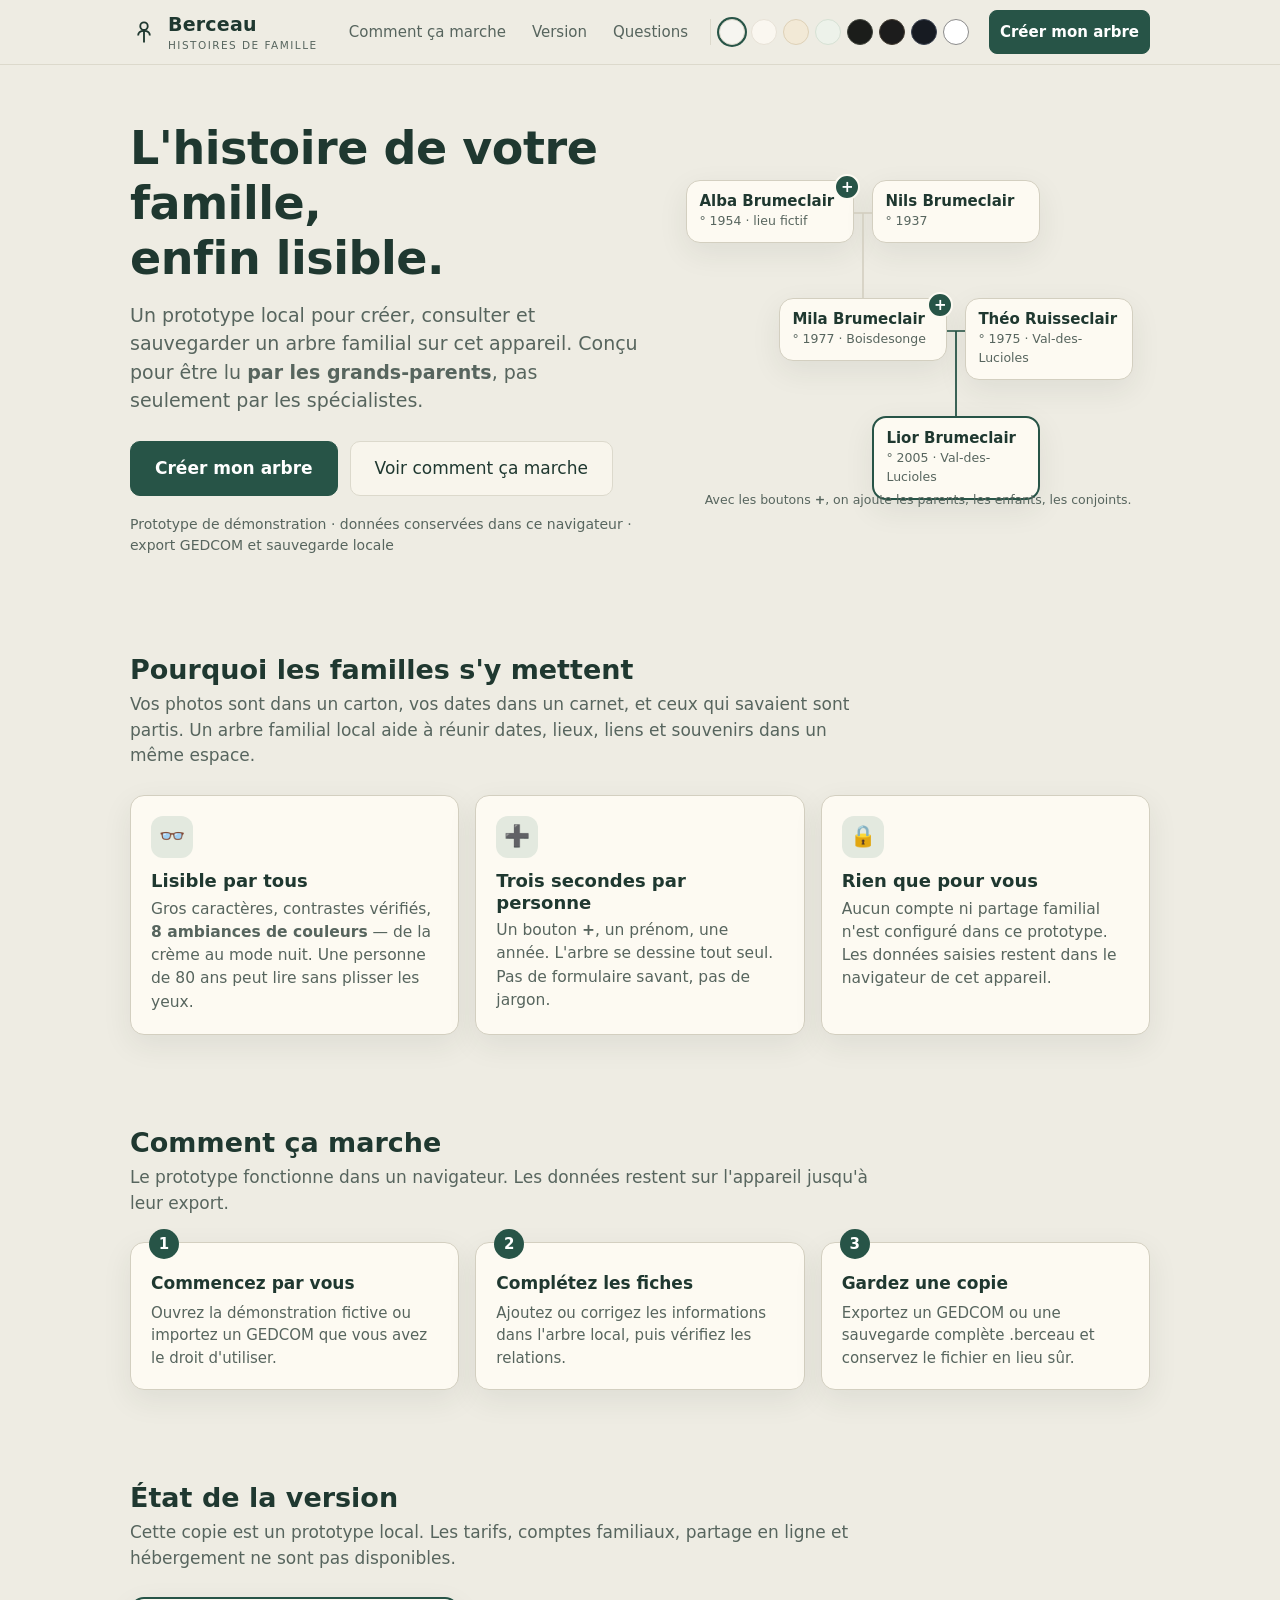
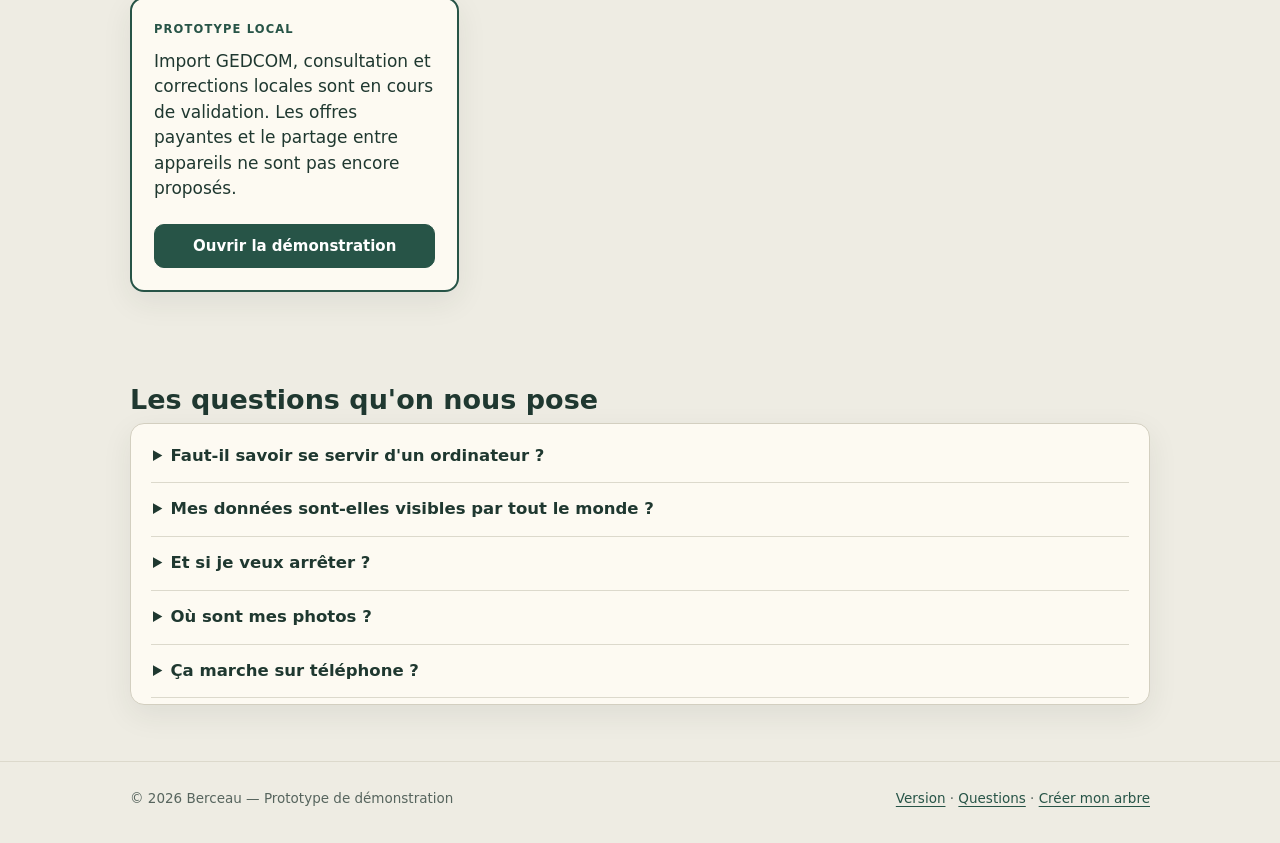
==== landing/index.html @ a892b206 "Ajouter la copie commerciale Berceau et les corrections Grok" ====
<!DOCTYPE html>
<html lang="fr">
<head>
<meta charset="utf-8">
<meta name="viewport" content="width=device-width,initial-scale=1">
<title>Berceau — l'histoire de votre famille, enfin lisible</title>
<meta name="description" content="Un site privé pour votre famille : l'arbre généalogique, les dates, les lieux, les histoires. Pensé pour être lu par les grands-parents.">
<!-- Le thème est posé avant l'affichage, sinon on voit un flash. -->
<script>
try {
  var t = localStorage.getItem('berceau-theme');
  if (t && t !== 'papier') document.documentElement.setAttribute('data-theme', t);
} catch (e) {}
</script>
<link rel="stylesheet" href="../design/tokens.css">
<style>
  /* --- Mise en page de la présentation (rien de générique ici) ---------- */
  .bande { max-width: 1060px; margin: 0 auto; padding: 0 20px; }
  .entete {
    position: sticky; top: 0; z-index: 20;
    background: color-mix(in srgb, var(--papier) 92%, transparent);
    backdrop-filter: blur(8px);
    border-bottom: 1px solid var(--ligne);
  }
  .entete .bande { display: flex; align-items: center; gap: 14px; min-height: 64px; }
  .marque { display: flex; align-items: center; gap: 10px; font-weight: 700; font-size: 19px; letter-spacing: .2px; }
  .marque svg { width: 28px; height: 28px; }
  .marque small { display: block; font-size: 10.5px; font-weight: 500; color: var(--muted); letter-spacing: .14em; text-transform: uppercase; }
  .nav { margin-left: auto; display: flex; align-items: center; gap: 6px; flex-wrap: wrap; }
  .nav a { color: var(--muted); text-decoration: none; padding: 8px 10px; border-radius: 8px; font-size: 15px; }
  .nav a:hover { color: var(--ink); background: var(--vert-clair); }
  /* Le bouton du bandeau héritait du gris du menu (illisible sur le vert) :
     on lui rend son texte blanc. */
  .nav a.btn { color: #fff; }

  /* Les 8 pastilles de thème : une démonstration, pas un gadget. */
  .themes { display: flex; gap: 6px; padding: 0 8px; border-left: 1px solid var(--ligne); margin-left: 6px; }
  .themes button {
    width: 26px; height: 26px; min-height: 26px; padding: 0; border-radius: 50%;
    border: 1px solid var(--ligne); cursor: pointer; background: var(--papier);
  }
  .themes button[aria-pressed='true'] { box-shadow: 0 0 0 2px var(--vert); }

  header.entete .btn { margin-left: 6px; }

  /* --- Héros ------------------------------------------------------------ */
  .heros { padding: 56px 0 40px; display: grid; grid-template-columns: 1.05fr .95fr; gap: 44px; align-items: center; }
  .heros h1 { font-size: clamp(30px, 4.4vw, 46px); letter-spacing: -.01em; margin-bottom: 14px; }
  .heros .sous { font-size: 19px; color: var(--muted); max-width: 34em; }
  .heros .actions { display: flex; gap: 12px; flex-wrap: wrap; margin-top: 26px; }
  .heros .preuve { margin-top: 18px; font-size: 14px; color: var(--muted); }

  /* --- Maquette de l'arbre (dessinée, pas une capture) ------------------ */
  .maquette { position: relative; }
  .maquette .carte { position: absolute; width: 168px; padding: 11px 12px; }
  .maquette .carte b { display: block; font-size: 15px; line-height: 1.25; }
  .maquette .carte span { display: block; font-size: 12.5px; color: var(--muted); margin-top: 2px; }
  .maquette .badge {
    position: absolute; right: -7px; top: -7px; width: 26px; height: 26px; border-radius: 50%;
    background: var(--vert); color: #fff; display: grid; place-items: center;
    font-size: 15px; font-weight: 700; border: 2px solid var(--carte);
  }
  .maquette .scene { position: relative; height: 330px; }
  .maquette .legende {
    position: absolute; left: 0; right: 0; bottom: 0; text-align: center;
    font-size: 12.5px; color: var(--muted);
  }

  /* --- Sections --------------------------------------------------------- */
  section { padding: 46px 0; }
  section h2 { font-size: 27px; margin-bottom: 6px; }
  section .intro { color: var(--muted); max-width: 44em; margin-bottom: 26px; }
  .grille-3 { display: grid; grid-template-columns: repeat(3, 1fr); gap: 16px; }
  .atout { padding: 20px; }
  .atout .icone {
    width: 42px; height: 42px; border-radius: 12px; background: var(--vert-clair);
    display: grid; place-items: center; font-size: 21px; margin-bottom: 12px;
  }
  .atout h3 { font-size: 18px; margin-bottom: 6px; }
  .atout p { margin: 0; font-size: 15.5px; color: var(--muted); }

  .etapes { counter-reset: e; display: grid; grid-template-columns: repeat(3, 1fr); gap: 16px; }
  .etape { padding: 20px; position: relative; }
  .etape:before {
    counter-increment: e; content: counter(e);
    position: absolute; top: -14px; left: 18px; width: 30px; height: 30px; border-radius: 50%;
    background: var(--vert); color: #fff; display: grid; place-items: center; font-weight: 700; font-size: 15px;
  }
  .etape h3 { margin-top: 10px; font-size: 17px; }
  .etape p { margin: 0; font-size: 15px; color: var(--muted); }

  /* --- Prix ------------------------------------------------------------- */
  .prix { display: grid; grid-template-columns: repeat(3, 1fr); gap: 16px; align-items: start; }
  .offre { padding: 22px; display: flex; flex-direction: column; gap: 10px; }
  .offre.mise { border-color: var(--vert); border-width: 2px; }
  .offre .etiquette {
    align-self: flex-start; font-size: 11.5px; letter-spacing: .1em; text-transform: uppercase;
    color: var(--vert); font-weight: 700;
  }
  .offre .montant { font-size: 32px; font-weight: 700; line-height: 1; }
  .offre .montant small { font-size: 15px; font-weight: 500; color: var(--muted); }
  .offre ul { margin: 4px 0 12px; padding-left: 20px; font-size: 15px; color: var(--muted); }
  .offre li { margin-bottom: 5px; }
  .offre .btn { margin-top: auto; }

  /* --- Questions -------------------------------------------------------- */
  details.question { border-bottom: 1px solid var(--ligne); padding: 14px 2px; }
  details.question summary { cursor: pointer; font-weight: 600; font-size: 16.5px; }
  details.question p { margin: 10px 0 0; color: var(--muted); font-size: 15.5px; }

  /* --- Pied ------------------------------------------------------------- */
  footer { border-top: 1px solid var(--ligne); padding: 26px 0 34px; margin-top: 10px; }
  footer .bande { display: flex; gap: 14px; flex-wrap: wrap; align-items: center; justify-content: space-between; font-size: 13.5px; color: var(--muted); }

  @media (max-width: 900px) {
    .heros { grid-template-columns: 1fr; gap: 26px; padding-top: 34px; }
    .maquette { display: none; }
    .grille-3, .etapes, .prix { grid-template-columns: 1fr; }
    .nav a { padding: 8px 6px; font-size: 14px; }
    .themes { display: none; }
  }
</style>
</head>
<body>

<header class="entete">
  <div class="bande">
    <div class="marque">
      <svg viewBox="0 0 24 24" fill="none" stroke="currentColor" stroke-width="1.6" aria-hidden="true">
        <path d="M12 21V11"/><circle cx="12" cy="7" r="3.2"/><path d="M12 11c-3 0-5 1.6-5 4M12 11c3 0 5 1.6 5 4"/>
      </svg>
      <div>Berceau<small>Histoires de famille</small></div>
    </div>
    <nav class="nav">
      <a href="#comment">Comment ça marche</a>
      <a href="#prix">Version</a>
      <a href="#questions">Questions</a>
      <div class="themes" id="themes" role="group" aria-label="Ambiance de couleurs"></div>
      <a class="btn btn-principal" href="../app/index.html">Créer mon arbre</a>
    </nav>
  </div>
</header>

<main>
  <!-- ===================== Héros ===================== -->
  <div class="bande">
    <div class="heros">
      <div>
        <h1>L'histoire de votre famille,<br>enfin lisible.</h1>
        <p class="sous">
          Un prototype local pour créer, consulter et sauvegarder un arbre familial sur cet appareil.
          Conçu pour être lu <strong>par les grands-parents</strong>, pas seulement par les spécialistes.
        </p>
        <div class="actions">
          <a class="btn btn-principal btn-grand" href="../app/index.html">Créer mon arbre</a>
          <a class="btn btn-grand" href="#comment">Voir comment ça marche</a>
        </div>
        <p class="preuve">Prototype de démonstration · données conservées dans ce navigateur · export GEDCOM et sauvegarde locale</p>
      </div>

      <!-- Petite maquette de l'arbre, dessinée à la main en CSS. -->
      <div class="maquette" aria-hidden="true">
        <div class="scene">
          <div class="carte" style="left:0;top:0">
            <b>Alba Brumeclair</b><span>° 1954 · lieu fictif</span>
            <div class="badge">+</div>
          </div>
          <div class="carte" style="left:186px;top:0">
            <b>Nils Brumeclair</b><span>° 1937</span>
          </div>
          <div class="carte" style="left:93px;top:118px">
            <b>Mila Brumeclair</b><span>° 1977 · Boisdesonge</span>
            <div class="badge">+</div>
          </div>
          <div class="carte" style="left:279px;top:118px">
            <b>Théo Ruisseclair</b><span>° 1975 · Val-des-Lucioles</span>
          </div>
          <div class="carte" style="left:186px;top:236px;border-width:2px;border-color:var(--vert)">
            <b>Lior Brumeclair</b><span>° 2005 · Val-des-Lucioles</span>
          </div>
          <svg style="position:absolute;inset:0;width:100%;height:100%;pointer-events:none" aria-hidden="true">
            <!-- les grands-parents : barre de couple, puis descente vers Thibaut -->
            <path d="M168,33 H186" stroke="var(--carte-bord)" stroke-width="1.6" fill="none"/>
            <path d="M177,33 V118" stroke="var(--carte-bord)" stroke-width="1.6" fill="none"/>
            <!-- les parents : barre de couple, puis descente vers Lior -->
            <path d="M261,151 H279" stroke="var(--vert)" stroke-width="1.6" fill="none"/>
            <path d="M270,151 V236" stroke="var(--vert)" stroke-width="1.8" fill="none"/>
          </svg>
        </div>
        <div class="legende">Avec les boutons <b>+</b>, on ajoute les parents, les enfants, les conjoints.</div>
      </div>
    </div>
  </div>

  <!-- ===================== Pourquoi ===================== -->
  <section>
    <div class="bande">
      <h2>Pourquoi les familles s'y mettent</h2>
      <p class="intro">Vos photos sont dans un carton, vos dates dans un carnet, et ceux qui savaient sont partis. Un arbre familial local aide à réunir dates, lieux, liens et souvenirs dans un même espace.</p>
      <div class="grille-3">
        <div class="carte atout">
          <div class="icone">👓</div>
          <h3>Lisible par tous</h3>
          <p>Gros caractères, contrastes vérifiés, <strong>8 ambiances de couleurs</strong> — de la crème au mode nuit. Une personne de 80 ans peut lire sans plisser les yeux.</p>
        </div>
        <div class="carte atout">
          <div class="icone">➕</div>
          <h3>Trois secondes par personne</h3>
          <p>Un bouton <strong>+</strong>, un prénom, une année. L'arbre se dessine tout seul. Pas de formulaire savant, pas de jargon.</p>
        </div>
        <div class="carte atout">
          <div class="icone">🔒</div>
          <h3>Rien que pour vous</h3>
          <p>Aucun compte ni partage familial n'est configuré dans ce prototype. Les données saisies restent dans le navigateur de cet appareil.</p>
        </div>
      </div>
    </div>
  </section>

  <!-- ===================== Étapes ===================== -->
  <section id="comment">
    <div class="bande">
      <h2>Comment ça marche</h2>
      <p class="intro">Le prototype fonctionne dans un navigateur. Les données restent sur l'appareil jusqu'à leur export.</p>
      <div class="etapes">
        <div class="carte etape">
          <h3>Commencez par vous</h3>
          <p>Ouvrez la démonstration fictive ou importez un GEDCOM que vous avez le droit d'utiliser.</p>
        </div>
        <div class="carte etape">
          <h3>Complétez les fiches</h3>
          <p>Ajoutez ou corrigez les informations dans l'arbre local, puis vérifiez les relations.</p>
        </div>
        <div class="carte etape">
          <h3>Gardez une copie</h3>
          <p>Exportez un GEDCOM ou une sauvegarde complète .berceau et conservez le fichier en lieu sûr.</p>
        </div>
      </div>
    </div>
  </section>

  <!-- ===================== Prix ===================== -->
  <section id="prix">
    <div class="bande">
      <h2>État de la version</h2>
      <p class="intro">Cette copie est un prototype local. Les tarifs, comptes familiaux, partage en ligne et hébergement ne sont pas disponibles.</p>
<div class="prix"><div class="carte offre mise"><span class="etiquette">Prototype local</span><p>Import GEDCOM, consultation et corrections locales sont en cours de validation. Les offres payantes et le partage entre appareils ne sont pas encore proposés.</p><a class="btn btn-principal" href="../app/index.html">Ouvrir la démonstration</a></div></div>
    </div>
  </section>

  <!-- ===================== Questions ===================== -->
  <section id="questions">
    <div class="bande">
      <h2>Les questions qu'on nous pose</h2>
      <div class="carte" style="padding:6px 20px">
        <details class="question"><summary>Faut-il savoir se servir d'un ordinateur ?</summary>
          <p>Non. Si vous savez lire et cliquer sur un bouton, c'est suffisant. Le site est écrit en gros, avec un seul bouton important par écran, et chaque action est annoncée en clair.</p>
        </details>
        <details class="question"><summary>Mes données sont-elles visibles par tout le monde ?</summary>
          <p>Les modifications sont conservées dans le navigateur de votre appareil. Elles ne sont pas synchronisées; exportez une sauvegarde pour les transférer.</p>
        </details>
        <details class="question"><summary>Et si je veux arrêter ?</summary>
          <p>Exportez vos données généalogiques en GEDCOM, que les autres logiciels de généalogie peuvent lire. Utilisez la sauvegarde .berceau pour inclure les photos.</p>
        </details>
        <details class="question"><summary>Où sont mes photos ?</summary>
          <p>Les photos optimisées sont conservées dans le navigateur. Une sauvegarde complète .berceau les inclut; le GEDCOM ne contient que les chemins de fichiers.</p>
        </details>
        <details class="question"><summary>Ça marche sur téléphone ?</summary>
          <p>Une interface mobile existe, mais elle reste à vérifier sur téléphone réel avant de confier des données familiales.</p>
        </details>
      </div>
    </div>
  </section>
</main>

<footer>
  <div class="bande">
    <div>© 2026 Berceau — Prototype de démonstration</div>
    <div><a href="#prix">Version</a> · <a href="#questions">Questions</a> · <a href="../app/index.html">Créer mon arbre</a></div>
  </div>
</footer>

<script>
/* Les 8 ambiances, pour montrer en vrai (et pas seulement en photo) que le site
   s'adapte aux yeux de chacun. On garde le choix d'une visite à l'autre. */
(function () {
  var THEMES = [
    ['papier', 'Papier', '#f6f5f0'], ['ivoire', 'Ivoire', '#faf7f0'],
    ['sepia', 'Sépia', '#f2e9d6'],   ['sauge', 'Sauge', '#edf2ea'],
    ['nuit', 'Nuit', '#1b1d1a'],     ['graphite', 'Graphite', '#1c1c1c'],
    ['ardoise', 'Ardoise', '#171b22'], ['contraste', 'Contraste', '#ffffff']
  ];
  var zone = document.getElementById('themes');
  if (!zone) return;

  function appliquer(nom) {
    if (nom === 'papier') document.documentElement.removeAttribute('data-theme');
    else document.documentElement.setAttribute('data-theme', nom);
    try { localStorage.setItem('berceau-theme', nom); } catch (e) {}
    zone.querySelectorAll('button').forEach(function (b) {
      b.setAttribute('aria-pressed', b.dataset.theme === nom ? 'true' : 'false');
    });
  }

  var actuel = 'papier';
  try { actuel = localStorage.getItem('berceau-theme') || 'papier'; } catch (e) {}

  THEMES.forEach(function (t) {
    var b = document.createElement('button');
    b.type = 'button';
    b.dataset.theme = t[0];
    b.title = t[1];
    b.setAttribute('aria-label', 'Ambiance ' + t[1]);
    b.style.background = t[2];
    b.onclick = function () { appliquer(t[0]); };
    zone.appendChild(b);
  });
  appliquer(actuel);
})();
</script>
</body>
</html>
---- design/tokens.css ----
/* ==========================================================================
   Arbre familial — design system
   --------------------------------------------------------------------------
   Un seul fichier de tokens pour toute l'application : les 8 thèmes, la
   typographie, et les composants de base (boutons, cartes, fenêtres, champs).

   Règle : AUCUNE couleur en dur dans les autres fichiers CSS. On utilise
   les variables ci-dessous. Un thème change tout, d'un seul attribut.

   Lisibilité : la cible est une famille dont les grands-parents vont se servir.
   Corps de texte 17 px minimum, cibles 44 px, contrastes vérifiés.
   ========================================================================== */

:root {
  /* --- Thème par défaut : « Papier » (crème chaleureux) ------------------ */
  /* fond adouci : plus de blanc pur, qui éblouit sur un grand écran */
  --ink: #1f3830;
  --muted: #57655e;
  --papier: #eeece3;
  --blanc: #f8f5ec;
  --ligne: #dcd9cc;
  --vert: #275447;
  --vert-clair: #e3e9df;
  --or: #a98547;
  --carte: #fdfaf2;
  --carte-bord: #d3cfc0;
  --ombre: 0 10px 30px #24372b14;
  --voile: #1d302ab0;
  --fond-colonne: #f4f1e7;
  --fond-toile: #e9e6db;
  --pointille: #cdc9b9;

  /* --- Mesures communes ------------------------------------------------- */
  --r: 14px;          /* rayon des cartes */
  --r-petit: 10px;    /* rayon des boutons */
  --espace: 16px;
  --cible: 44px;      /* taille minimale d'une zone cliquable */
  --texte: 17px;      /* corps de texte */
  --titre-carte: 19px;
  --police: system-ui, 'Segoe UI', Roboto, 'Helvetica Neue', sans-serif;
}

/* ==========================================================================
   Les thèmes. L'attribut data-theme est posé sur <html>.
   L'absence d'attribut = « Papier » (défini dans :root ci-dessus).
   ========================================================================== */

[data-theme='ivoire'] {
  --ink: #2c2c29; --muted: #6d6b64; --papier: #faf7f0; --blanc: #fffdf8;
  --ligne: #e6e1d6; --vert: #3f5148; --vert-clair: #eef0ea; --or: #b08f5a;
  --carte: #fffdf8; --carte-bord: #e2ddd0; --ombre: 0 10px 30px #2c2c290f;
  --voile: #2c2c29a6; --fond-colonne: #fdfaf3; --fond-toile: #fcf9f2; --pointille: #e2ddd2;
}

[data-theme='sepia'] {
  --ink: #3b2e1d; --muted: #6f5c42; --papier: #f2e9d6; --blanc: #faf4e6;
  --ligne: #ddd0b6; --vert: #6a5330; --vert-clair: #ece2cc; --or: #a8823f;
  --carte: #fdf7ea; --carte-bord: #cdbfa4; --ombre: 0 10px 30px #3b2e1d14;
  --voile: #3b2e1da6; --fond-colonne: #f6efdf; --fond-toile: #f5edda; --pointille: #d9cbaf;
}

[data-theme='sauge'] {
  --ink: #22322a; --muted: #54685c; --papier: #edf2ea; --blanc: #f8fbf6;
  --ligne: #d5e0d3; --vert: #2f5c45; --vert-clair: #e2ece0; --or: #b5964f;
  --carte: #fbfdfa; --carte-bord: #cfdacd; --ombre: 0 10px 30px #22322a12;
  --voile: #22322aa6; --fond-colonne: #f1f6ee; --fond-toile: #f0f5ed; --pointille: #cfd9cd;
}

/* --- Les trois thèmes sombres ------------------------------------------- */
/* nuit : vert-bouteille chaud, comme une lampe dans une piece sombre */
[data-theme='nuit'] {
  --ink: #f1ecdd; --muted: #aca695; --papier: #1f211c; --blanc: #292c25;
  --ligne: #3d4139; --vert: #9ec5a8; --vert-clair: #2f342c; --or: #dcb87a;
  --carte: #363a30; --carte-bord: #606a58; --ombre: 0 14px 34px #00000050;
  --voile: #000000b8; --fond-colonne: #23261f; --fond-toile: #1a1c17; --pointille: #363b32;
}

/* graphite : un brun-gris chaud, plus chaleureux qu'un gris pur */
[data-theme='graphite'] {
  --ink: #f3ecdd; --muted: #ada392; --papier: #211d18; --blanc: #2c2720;
  --ligne: #3f382e; --vert: #a9c6b0; --vert-clair: #322b23; --or: #dcb87c;
  --carte: #3a3228; --carte-bord: #5d5343; --ombre: 0 14px 34px #00000055;
  --voile: #000000b8; --fond-colonne: #292319; --fond-toile: #1b1713; --pointille: #37302a;
}

/* ardoise : bleu-gris, on garde l'ambiance froide mais on eclaircit la carte */
[data-theme='ardoise'] {
  --ink: #eaf0f8; --muted: #a6b0bf; --papier: #1b2029; --blanc: #232935;
  --ligne: #38404e; --vert: #96b9de; --vert-clair: #29303c; --or: #d9be80;
  --carte: #2f3745; --carte-bord: #5f6a7e; --ombre: 0 14px 34px #00000050;
  --voile: #000000bd; --fond-colonne: #1e242e; --fond-toile: #171b23; --pointille: #313846;
}

/* --- Contraste maximal --------------------------------------------------- */
[data-theme='contraste'] {
  --ink: #000000; --muted: #333333; --papier: #ffffff; --blanc: #ffffff;
  --ligne: #8a8a8a; --vert: #0b3b2c; --vert-clair: #eef2ee; --or: #7a5c1e;
  --carte: #ffffff; --carte-bord: #6a6a6a; --ombre: none;
  --voile: #000000b3; --fond-colonne: #ffffff; --fond-toile: #ffffff; --pointille: #bbbbbb;
}

/* ==========================================================================
   Base
   ========================================================================== */

* { box-sizing: border-box; }

html, body {
  margin: 0;
  padding: 0;
  background: var(--papier);
  color: var(--ink);
  font-family: var(--police);
  font-size: var(--texte);
  line-height: 1.5;
  -webkit-text-size-adjust: 100%;
}

h1, h2, h3 { line-height: 1.2; margin: 0 0 8px; }
h1 { font-size: 30px; }
h2 { font-size: 23px; }
h3 { font-size: 19px; }
p { margin: 0 0 12px; }

a { color: var(--vert); text-underline-offset: 3px; }

/* Le focus doit toujours se voir : c'est la seule façon de savoir où on est
   quand on navigue au clavier. */
:focus-visible {
  outline: 2px solid var(--vert);
  outline-offset: 2px;
  border-radius: 6px;
}

/* Les textes secondaires ne descendent jamais sous --muted : c'est le gris
   le plus clair autorisé (contraste vérifié à 4,5:1 minimum). */
.secondaire { color: var(--muted); }

@media (prefers-reduced-motion: reduce) {
  *, *::before, *::after { animation-duration: .01ms !important; transition-duration: .01ms !important; }
}

/* ==========================================================================
   Boutons
   ========================================================================== */

.btn {
  display: inline-flex;
  align-items: center;
  justify-content: center;
  gap: 8px;
  min-height: var(--cible);
  padding: 10px 16px;
  border: 1px solid var(--ligne);
  border-radius: var(--r-petit);
  background: var(--blanc);
  color: var(--ink);
  font: inherit;
  font-size: 15px;
  cursor: pointer;
  text-decoration: none;
}
.btn:hover { border-color: var(--vert); }
.btn:disabled { opacity: .5; cursor: default; }

/* Un seul bouton principal par écran : c'est celui qu'on doit trouver sans lire. */
.btn-principal {
  background: var(--vert);
  border-color: var(--vert);
  color: #fff;
  font-weight: 600;
}
.btn-principal:hover { filter: brightness(1.08); }

.btn-grand { min-height: 54px; padding: 14px 24px; font-size: 17px; }
.btn-discret { border-color: transparent; background: transparent; }

/* ==========================================================================
   Cartes et fenêtres
   ========================================================================== */

.carte {
  background: var(--carte);
  border: 1px solid var(--carte-bord);
  border-radius: var(--r);
  box-shadow: var(--ombre);
  padding: var(--espace);
}

/* La fenêtre modale : fond assombri, panneau centré, titre et croix. */
.voile {
  position: fixed;
  inset: 0;
  background: var(--voile);
  display: none;
  place-items: center;
  padding: 18px;
  z-index: 50;
}
.voile.ouvert { display: grid; }

.fenetre {
  width: min(560px, 96vw);
  max-height: 90vh;
  overflow: auto;
  background: var(--blanc);
  color: var(--ink);
  border-radius: var(--r);
  box-shadow: var(--ombre);
  padding: 20px;
}
.fenetre-entete {
  display: flex;
  align-items: center;
  justify-content: space-between;
  gap: 12px;
  margin-bottom: 12px;
}
.fenetre-titre { font-size: 20px; font-weight: 700; margin: 0; }
.fenetre-actions { display: flex; gap: 10px; justify-content: flex-end; margin-top: 18px; flex-wrap: wrap; }

/* ==========================================================================
   Champs de formulaire
   ========================================================================== */

.champ { display: block; margin-bottom: 14px; }
.champ > span { display: block; font-size: 14px; color: var(--muted); margin-bottom: 6px; }
.champ input,
.champ select,
.champ textarea {
  width: 100%;
  min-height: var(--cible);
  padding: 10px 12px;
  border: 1px solid var(--ligne);
  border-radius: var(--r-petit);
  background: var(--blanc);
  color: var(--ink);
  font: inherit;
  font-size: 16px;
}
.champ textarea { min-height: 90px; resize: vertical; }
.champ input:focus, .champ select:focus, .champ textarea:focus { border-color: var(--vert); }

/* ==========================================================================
   Pastille de couleur (aperçu d'un thème)
   ========================================================================== */

.pastille {
  display: inline-block;
  width: 18px;
  height: 18px;
  border-radius: 50%;
  border: 1px solid #00000033;
  vertical-align: middle;
}

/* ==========================================================================
   Role semantique : la serif des noms, le rouge des actions irreversibles,
   le surlignage des anniversaires. Les valeurs suivent chaque ambiance.
   ========================================================================== */

:root, [data-theme='ivoire'] {
  --police-titre: Georgia, 'Times New Roman', serif;
  --danger: #9c3a2e;
  --surlignage: #f3e6c8;
}
[data-theme='sepia'] { --danger: #8f3226; --surlignage: #eadfc0; }
[data-theme='sauge'] { --danger: #96413a; --surlignage: #dfe9d8; }
[data-theme='nuit'] { --danger: #e0716a; --surlignage: #3a382c; }
[data-theme='graphite'] { --danger: #e07a72; --surlignage: #38372f; }
[data-theme='ardoise'] { --danger: #e58079; --surlignage: #2f3540; }
[data-theme='contraste'] { --danger: #a11212; --surlignage: #ffff99; }
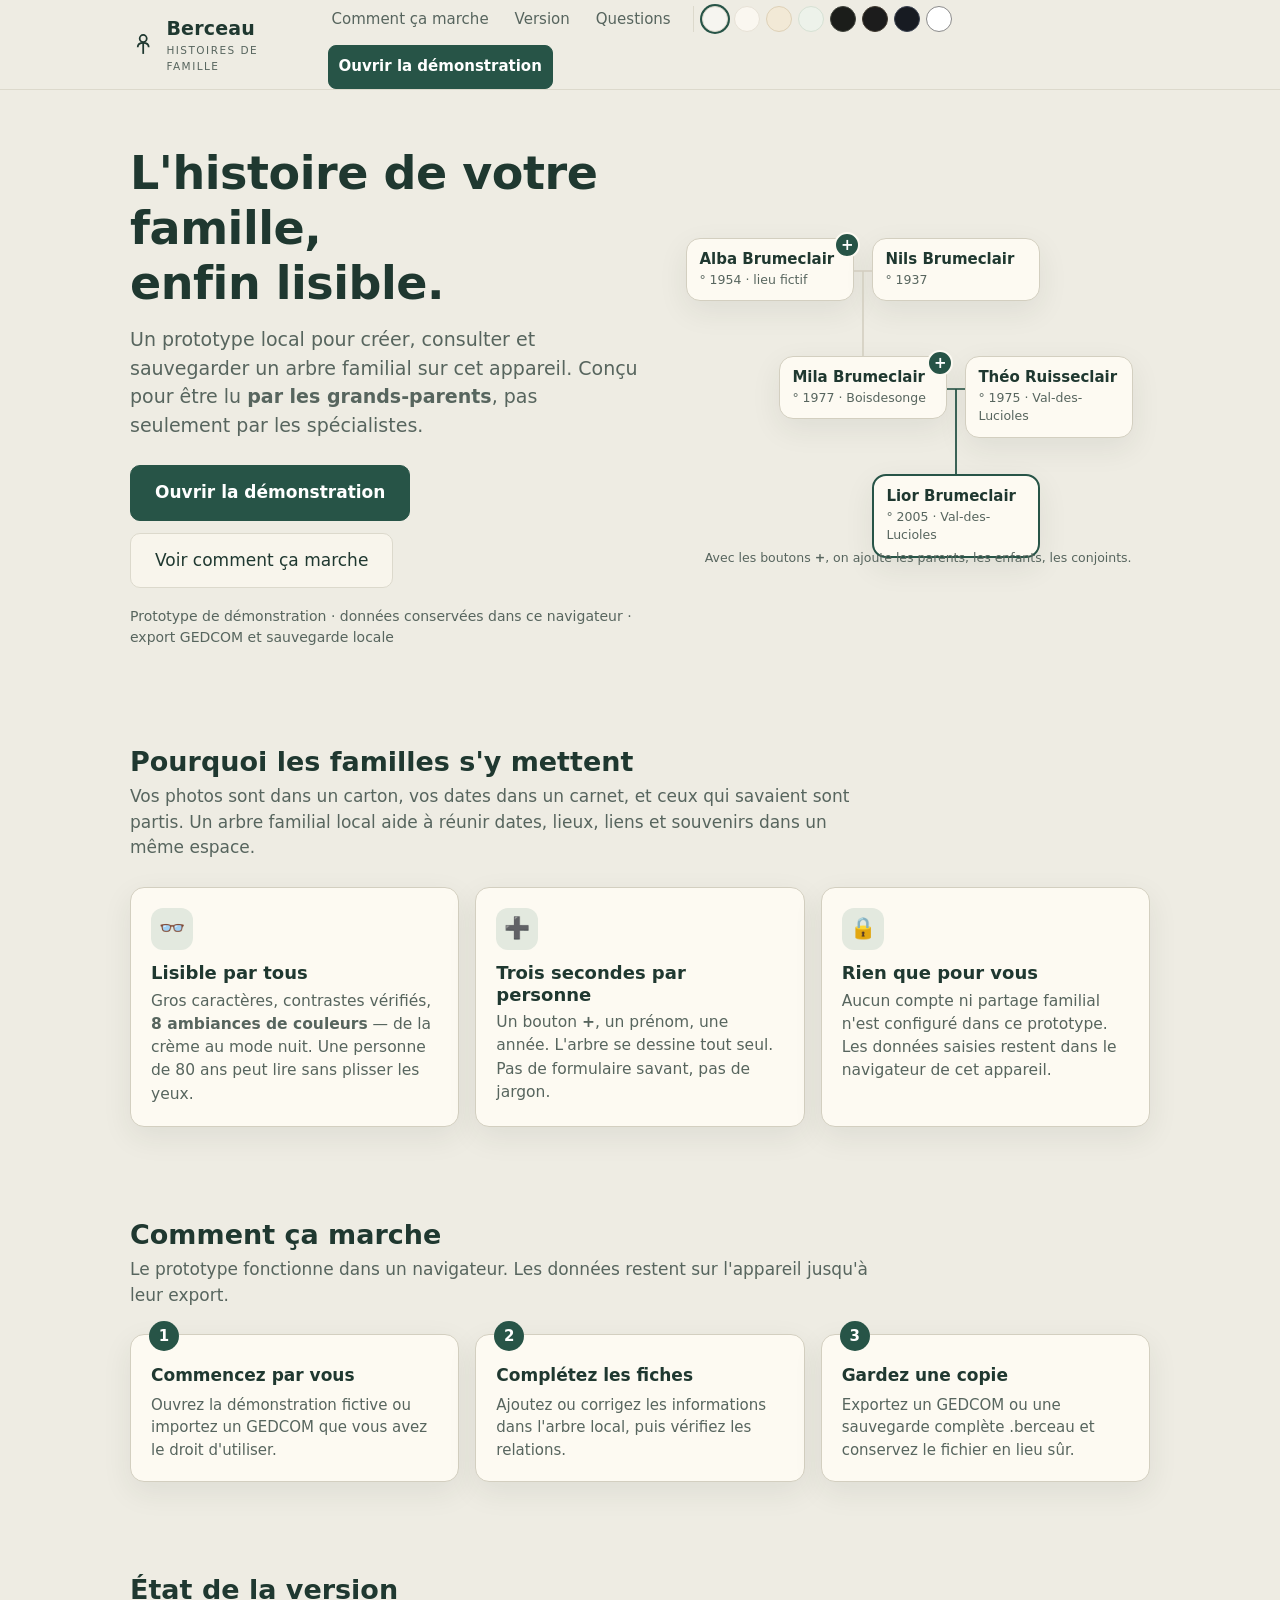
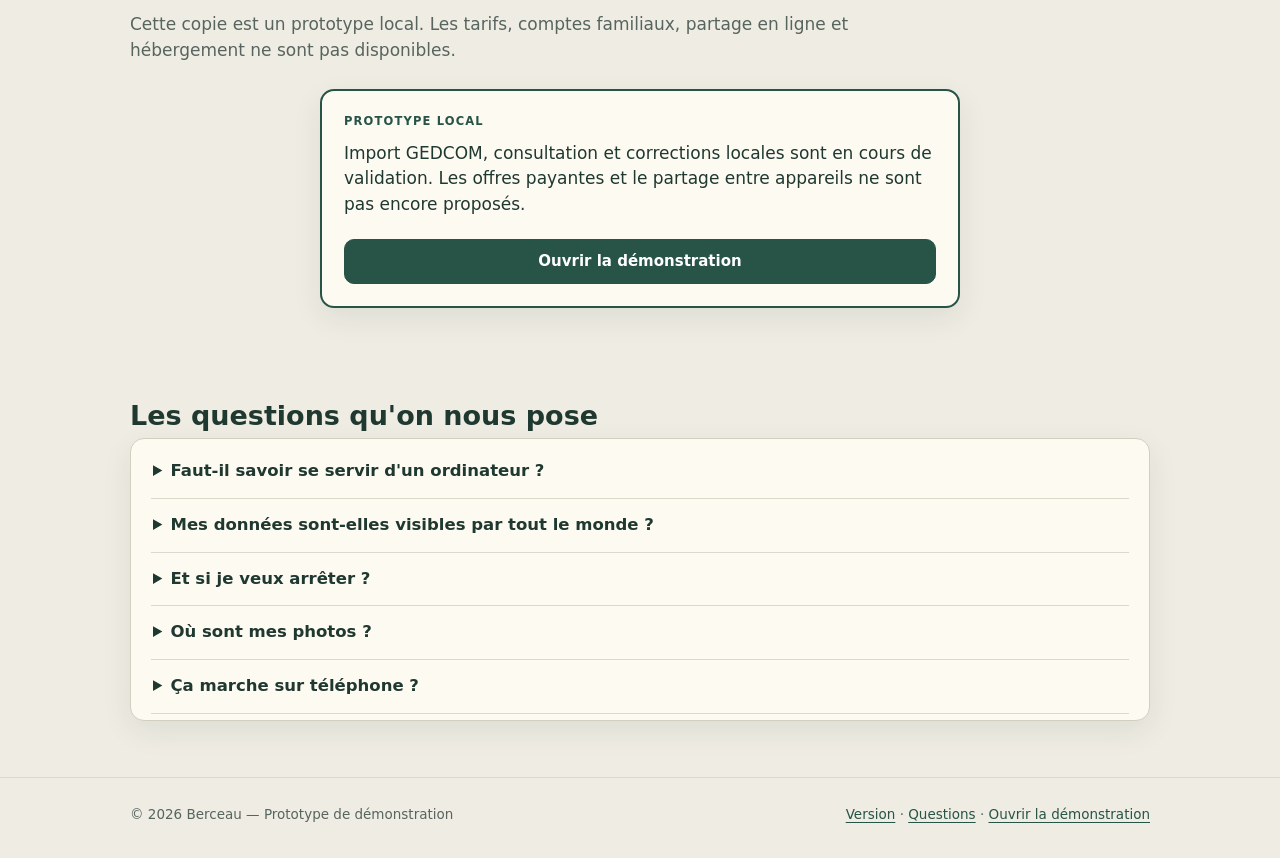
==== commit 0214f229: "Anonymiser et clarifier la page commerciale" ====
--- a/landing/index.html
+++ b/landing/index.html
@@ -4,7 +4,7 @@
 <meta charset="utf-8">
 <meta name="viewport" content="width=device-width,initial-scale=1">
 <title>Berceau — l'histoire de votre famille, enfin lisible</title>
-<meta name="description" content="Un site privé pour votre famille : l'arbre généalogique, les dates, les lieux, les histoires. Pensé pour être lu par les grands-parents.">
+<meta name="description" content="Prototype local de généalogie : créez un arbre, consultez ses fiches et exportez vos données.">
 <!-- Le thème est posé avant l'affichage, sinon on voit un flash. -->
 <script>
 try {
@@ -91,6 +91,7 @@
 
   /* --- Prix ------------------------------------------------------------- */
   .prix { display: grid; grid-template-columns: repeat(3, 1fr); gap: 16px; align-items: start; }
+  .prix.etat-prototype { grid-template-columns: minmax(0, 640px); justify-content: center; }
   .offre { padding: 22px; display: flex; flex-direction: column; gap: 10px; }
   .offre.mise { border-color: var(--vert); border-width: 2px; }
   .offre .etiquette {
@@ -136,7 +137,7 @@
       <a href="#prix">Version</a>
       <a href="#questions">Questions</a>
       <div class="themes" id="themes" role="group" aria-label="Ambiance de couleurs"></div>
-      <a class="btn btn-principal" href="../app/index.html">Créer mon arbre</a>
+      <a class="btn btn-principal" href="../app/index.html">Ouvrir la démonstration</a>
     </nav>
   </div>
 </header>
@@ -152,7 +153,7 @@
           Conçu pour être lu <strong>par les grands-parents</strong>, pas seulement par les spécialistes.
         </p>
         <div class="actions">
-          <a class="btn btn-principal btn-grand" href="../app/index.html">Créer mon arbre</a>
+          <a class="btn btn-principal btn-grand" href="../app/index.html">Ouvrir la démonstration</a>
           <a class="btn btn-grand" href="#comment">Voir comment ça marche</a>
         </div>
         <p class="preuve">Prototype de démonstration · données conservées dans ce navigateur · export GEDCOM et sauvegarde locale</p>
@@ -244,7 +245,7 @@
     <div class="bande">
       <h2>État de la version</h2>
       <p class="intro">Cette copie est un prototype local. Les tarifs, comptes familiaux, partage en ligne et hébergement ne sont pas disponibles.</p>
-<div class="prix"><div class="carte offre mise"><span class="etiquette">Prototype local</span><p>Import GEDCOM, consultation et corrections locales sont en cours de validation. Les offres payantes et le partage entre appareils ne sont pas encore proposés.</p><a class="btn btn-principal" href="../app/index.html">Ouvrir la démonstration</a></div></div>
+<div class="prix etat-prototype"><div class="carte offre mise"><span class="etiquette">Prototype local</span><p>Import GEDCOM, consultation et corrections locales sont en cours de validation. Les offres payantes et le partage entre appareils ne sont pas encore proposés.</p><a class="btn btn-principal" href="../app/index.html">Ouvrir la démonstration</a></div></div>
     </div>
   </section>
 
@@ -276,7 +277,7 @@
 <footer>
   <div class="bande">
     <div>© 2026 Berceau — Prototype de démonstration</div>
-    <div><a href="#prix">Version</a> · <a href="#questions">Questions</a> · <a href="../app/index.html">Créer mon arbre</a></div>
+    <div><a href="#prix">Version</a> · <a href="#questions">Questions</a> · <a href="../app/index.html">Ouvrir la démonstration</a></div>
   </div>
 </footer>
 
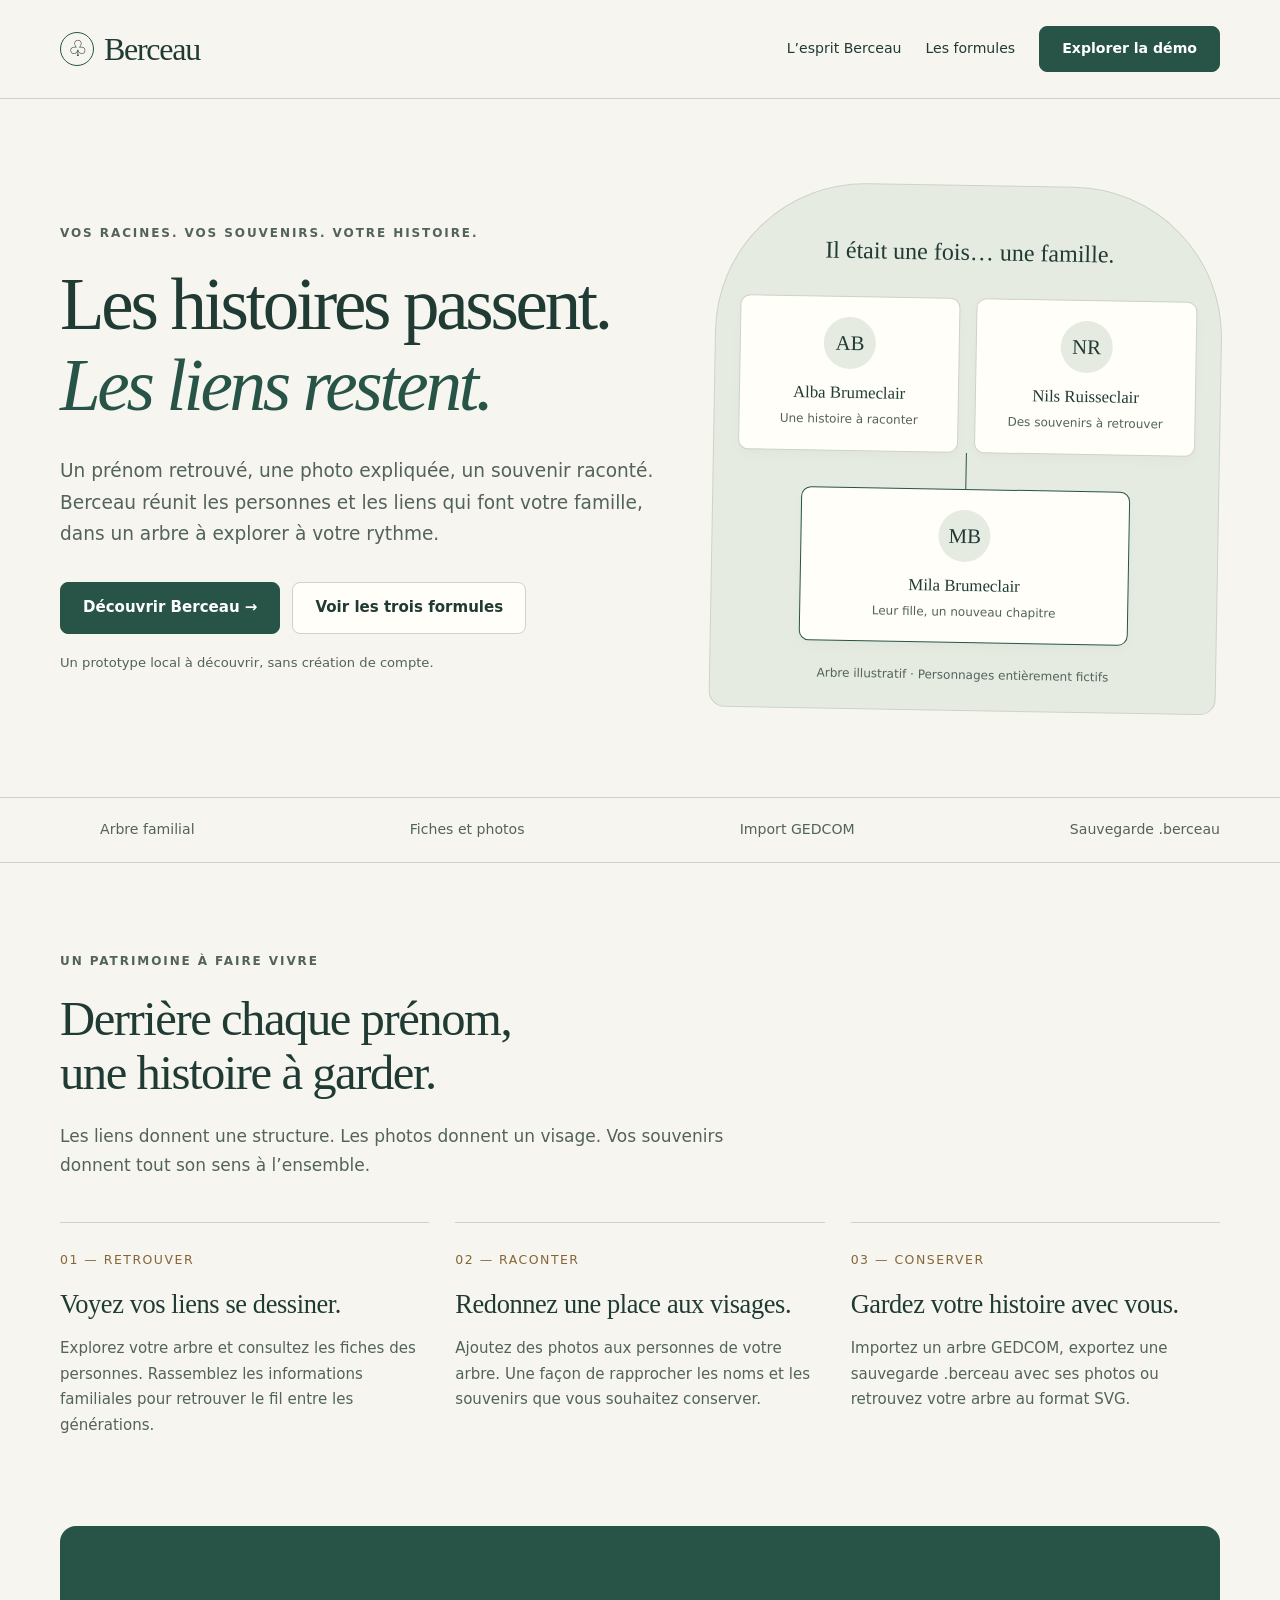
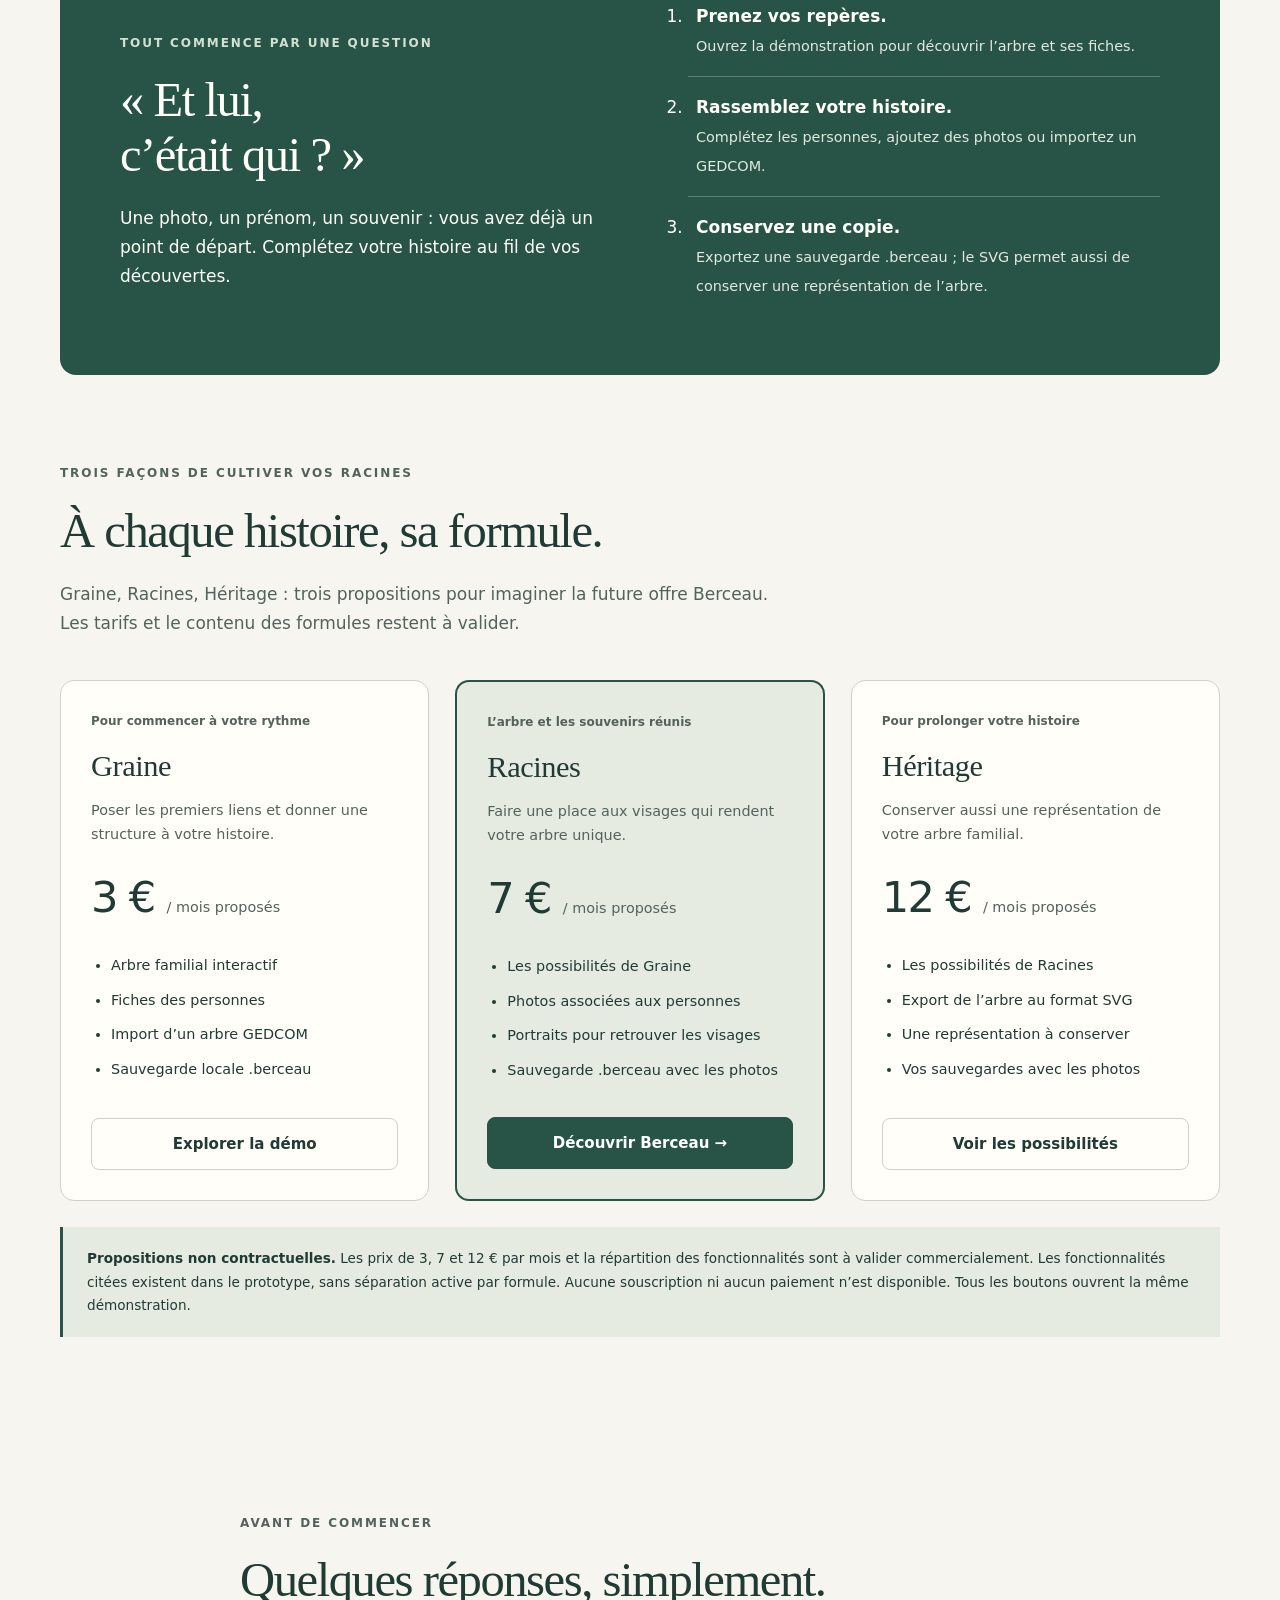
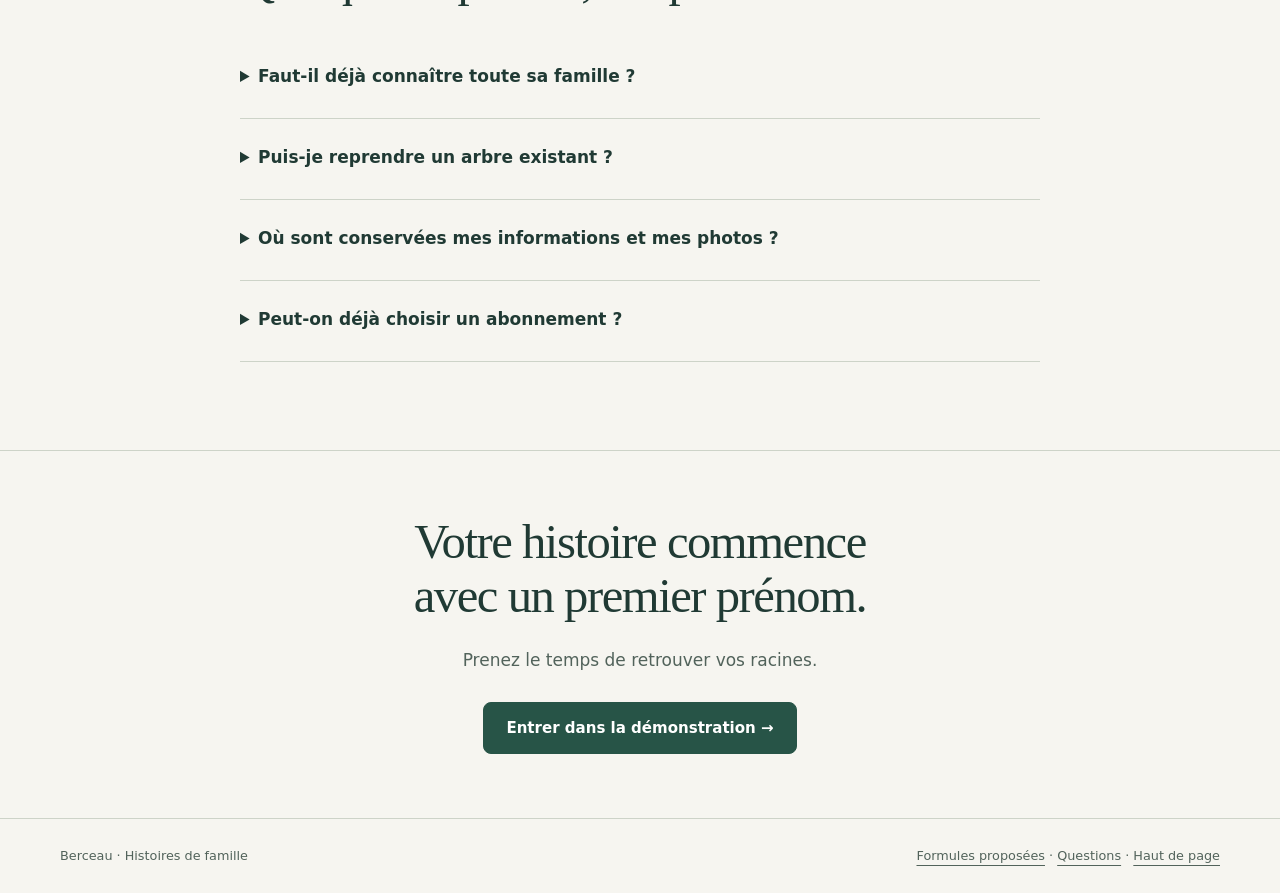
==== commit 3fb16f40: "livraison 27/10 : correctif démarrage local, modules JS séparés, nouvelle vitrine commerciale" ====
--- a/landing/index.html
+++ b/landing/index.html
@@ -3,321 +3,84 @@
 <head>
 <meta charset="utf-8">
 <meta name="viewport" content="width=device-width,initial-scale=1">
-<title>Berceau — l'histoire de votre famille, enfin lisible</title>
-<meta name="description" content="Prototype local de généalogie : créez un arbre, consultez ses fiches et exportez vos données.">
-<!-- Le thème est posé avant l'affichage, sinon on voit un flash. -->
-<script>
-try {
-  var t = localStorage.getItem('berceau-theme');
-  if (t && t !== 'papier') document.documentElement.setAttribute('data-theme', t);
-} catch (e) {}
-</script>
-<link rel="stylesheet" href="../design/tokens.css">
-<style>
-  /* --- Mise en page de la présentation (rien de générique ici) ---------- */
-  .bande { max-width: 1060px; margin: 0 auto; padding: 0 20px; }
-  .entete {
-    position: sticky; top: 0; z-index: 20;
-    background: color-mix(in srgb, var(--papier) 92%, transparent);
-    backdrop-filter: blur(8px);
-    border-bottom: 1px solid var(--ligne);
-  }
-  .entete .bande { display: flex; align-items: center; gap: 14px; min-height: 64px; }
-  .marque { display: flex; align-items: center; gap: 10px; font-weight: 700; font-size: 19px; letter-spacing: .2px; }
-  .marque svg { width: 28px; height: 28px; }
-  .marque small { display: block; font-size: 10.5px; font-weight: 500; color: var(--muted); letter-spacing: .14em; text-transform: uppercase; }
-  .nav { margin-left: auto; display: flex; align-items: center; gap: 6px; flex-wrap: wrap; }
-  .nav a { color: var(--muted); text-decoration: none; padding: 8px 10px; border-radius: 8px; font-size: 15px; }
-  .nav a:hover { color: var(--ink); background: var(--vert-clair); }
-  /* Le bouton du bandeau héritait du gris du menu (illisible sur le vert) :
-     on lui rend son texte blanc. */
-  .nav a.btn { color: #fff; }
-
-  /* Les 8 pastilles de thème : une démonstration, pas un gadget. */
-  .themes { display: flex; gap: 6px; padding: 0 8px; border-left: 1px solid var(--ligne); margin-left: 6px; }
-  .themes button {
-    width: 26px; height: 26px; min-height: 26px; padding: 0; border-radius: 50%;
-    border: 1px solid var(--ligne); cursor: pointer; background: var(--papier);
-  }
-  .themes button[aria-pressed='true'] { box-shadow: 0 0 0 2px var(--vert); }
-
-  header.entete .btn { margin-left: 6px; }
-
-  /* --- Héros ------------------------------------------------------------ */
-  .heros { padding: 56px 0 40px; display: grid; grid-template-columns: 1.05fr .95fr; gap: 44px; align-items: center; }
-  .heros h1 { font-size: clamp(30px, 4.4vw, 46px); letter-spacing: -.01em; margin-bottom: 14px; }
-  .heros .sous { font-size: 19px; color: var(--muted); max-width: 34em; }
-  .heros .actions { display: flex; gap: 12px; flex-wrap: wrap; margin-top: 26px; }
-  .heros .preuve { margin-top: 18px; font-size: 14px; color: var(--muted); }
-
-  /* --- Maquette de l'arbre (dessinée, pas une capture) ------------------ */
-  .maquette { position: relative; }
-  .maquette .carte { position: absolute; width: 168px; padding: 11px 12px; }
-  .maquette .carte b { display: block; font-size: 15px; line-height: 1.25; }
-  .maquette .carte span { display: block; font-size: 12.5px; color: var(--muted); margin-top: 2px; }
-  .maquette .badge {
-    position: absolute; right: -7px; top: -7px; width: 26px; height: 26px; border-radius: 50%;
-    background: var(--vert); color: #fff; display: grid; place-items: center;
-    font-size: 15px; font-weight: 700; border: 2px solid var(--carte);
-  }
-  .maquette .scene { position: relative; height: 330px; }
-  .maquette .legende {
-    position: absolute; left: 0; right: 0; bottom: 0; text-align: center;
-    font-size: 12.5px; color: var(--muted);
-  }
-
-  /* --- Sections --------------------------------------------------------- */
-  section { padding: 46px 0; }
-  section h2 { font-size: 27px; margin-bottom: 6px; }
-  section .intro { color: var(--muted); max-width: 44em; margin-bottom: 26px; }
-  .grille-3 { display: grid; grid-template-columns: repeat(3, 1fr); gap: 16px; }
-  .atout { padding: 20px; }
-  .atout .icone {
-    width: 42px; height: 42px; border-radius: 12px; background: var(--vert-clair);
-    display: grid; place-items: center; font-size: 21px; margin-bottom: 12px;
-  }
-  .atout h3 { font-size: 18px; margin-bottom: 6px; }
-  .atout p { margin: 0; font-size: 15.5px; color: var(--muted); }
-
-  .etapes { counter-reset: e; display: grid; grid-template-columns: repeat(3, 1fr); gap: 16px; }
-  .etape { padding: 20px; position: relative; }
-  .etape:before {
-    counter-increment: e; content: counter(e);
-    position: absolute; top: -14px; left: 18px; width: 30px; height: 30px; border-radius: 50%;
-    background: var(--vert); color: #fff; display: grid; place-items: center; font-weight: 700; font-size: 15px;
-  }
-  .etape h3 { margin-top: 10px; font-size: 17px; }
-  .etape p { margin: 0; font-size: 15px; color: var(--muted); }
-
-  /* --- Prix ------------------------------------------------------------- */
-  .prix { display: grid; grid-template-columns: repeat(3, 1fr); gap: 16px; align-items: start; }
-  .prix.etat-prototype { grid-template-columns: minmax(0, 640px); justify-content: center; }
-  .offre { padding: 22px; display: flex; flex-direction: column; gap: 10px; }
-  .offre.mise { border-color: var(--vert); border-width: 2px; }
-  .offre .etiquette {
-    align-self: flex-start; font-size: 11.5px; letter-spacing: .1em; text-transform: uppercase;
-    color: var(--vert); font-weight: 700;
-  }
-  .offre .montant { font-size: 32px; font-weight: 700; line-height: 1; }
-  .offre .montant small { font-size: 15px; font-weight: 500; color: var(--muted); }
-  .offre ul { margin: 4px 0 12px; padding-left: 20px; font-size: 15px; color: var(--muted); }
-  .offre li { margin-bottom: 5px; }
-  .offre .btn { margin-top: auto; }
-
-  /* --- Questions -------------------------------------------------------- */
-  details.question { border-bottom: 1px solid var(--ligne); padding: 14px 2px; }
-  details.question summary { cursor: pointer; font-weight: 600; font-size: 16.5px; }
-  details.question p { margin: 10px 0 0; color: var(--muted); font-size: 15.5px; }
-
-  /* --- Pied ------------------------------------------------------------- */
-  footer { border-top: 1px solid var(--ligne); padding: 26px 0 34px; margin-top: 10px; }
-  footer .bande { display: flex; gap: 14px; flex-wrap: wrap; align-items: center; justify-content: space-between; font-size: 13.5px; color: var(--muted); }
-
-  @media (max-width: 900px) {
-    .heros { grid-template-columns: 1fr; gap: 26px; padding-top: 34px; }
-    .maquette { display: none; }
-    .grille-3, .etapes, .prix { grid-template-columns: 1fr; }
-    .nav a { padding: 8px 6px; font-size: 14px; }
-    .themes { display: none; }
-  }
-</style>
+<meta name="description" content="Berceau rassemble votre arbre familial, vos fiches et vos photos. Découvrez la démonstration et trois propositions de formules pour cultiver vos racines.">
+<meta name="theme-color" content="#f6f5f0">
+<title>Berceau — Vos racines méritent une histoire</title>
+<link rel="icon" type="image/svg+xml" href="../app/favicon.svg">
+<link rel="stylesheet" href="commercial.css">
 </head>
 <body>
-
+<a class="evitement" href="#contenu">Aller au contenu</a>
 <header class="entete">
-  <div class="bande">
-    <div class="marque">
-      <svg viewBox="0 0 24 24" fill="none" stroke="currentColor" stroke-width="1.6" aria-hidden="true">
-        <path d="M12 21V11"/><circle cx="12" cy="7" r="3.2"/><path d="M12 11c-3 0-5 1.6-5 4M12 11c3 0 5 1.6 5 4"/>
-      </svg>
-      <div>Berceau<small>Histoires de famille</small></div>
-    </div>
-    <nav class="nav">
-      <a href="#comment">Comment ça marche</a>
-      <a href="#prix">Version</a>
-      <a href="#questions">Questions</a>
-      <div class="themes" id="themes" role="group" aria-label="Ambiance de couleurs"></div>
-      <a class="btn btn-principal" href="../app/index.html">Ouvrir la démonstration</a>
-    </nav>
-  </div>
+<div class="conteneur">
+<a class="marque" href="#accueil" aria-label="Berceau, accueil"><span class="sceau" aria-hidden="true">♧</span>Berceau</a>
+<nav class="navigation" aria-label="Navigation principale">
+<a class="secondaire" href="#decouvrir">L’esprit Berceau</a>
+<a class="secondaire" href="#offres">Les formules</a>
+<a class="bouton principal" href="../app/index.html">Explorer la démo</a>
+</nav>
+</div>
 </header>
-
-<main>
-  <!-- ===================== Héros ===================== -->
-  <div class="bande">
-    <div class="heros">
-      <div>
-        <h1>L'histoire de votre famille,<br>enfin lisible.</h1>
-        <p class="sous">
-          Un prototype local pour créer, consulter et sauvegarder un arbre familial sur cet appareil.
-          Conçu pour être lu <strong>par les grands-parents</strong>, pas seulement par les spécialistes.
-        </p>
-        <div class="actions">
-          <a class="btn btn-principal btn-grand" href="../app/index.html">Ouvrir la démonstration</a>
-          <a class="btn btn-grand" href="#comment">Voir comment ça marche</a>
-        </div>
-        <p class="preuve">Prototype de démonstration · données conservées dans ce navigateur · export GEDCOM et sauvegarde locale</p>
-      </div>
-
-      <!-- Petite maquette de l'arbre, dessinée à la main en CSS. -->
-      <div class="maquette" aria-hidden="true">
-        <div class="scene">
-          <div class="carte" style="left:0;top:0">
-            <b>Alba Brumeclair</b><span>° 1954 · lieu fictif</span>
-            <div class="badge">+</div>
-          </div>
-          <div class="carte" style="left:186px;top:0">
-            <b>Nils Brumeclair</b><span>° 1937</span>
-          </div>
-          <div class="carte" style="left:93px;top:118px">
-            <b>Mila Brumeclair</b><span>° 1977 · Boisdesonge</span>
-            <div class="badge">+</div>
-          </div>
-          <div class="carte" style="left:279px;top:118px">
-            <b>Théo Ruisseclair</b><span>° 1975 · Val-des-Lucioles</span>
-          </div>
-          <div class="carte" style="left:186px;top:236px;border-width:2px;border-color:var(--vert)">
-            <b>Lior Brumeclair</b><span>° 2005 · Val-des-Lucioles</span>
-          </div>
-          <svg style="position:absolute;inset:0;width:100%;height:100%;pointer-events:none" aria-hidden="true">
-            <!-- les grands-parents : barre de couple, puis descente vers Thibaut -->
-            <path d="M168,33 H186" stroke="var(--carte-bord)" stroke-width="1.6" fill="none"/>
-            <path d="M177,33 V118" stroke="var(--carte-bord)" stroke-width="1.6" fill="none"/>
-            <!-- les parents : barre de couple, puis descente vers Lior -->
-            <path d="M261,151 H279" stroke="var(--vert)" stroke-width="1.6" fill="none"/>
-            <path d="M270,151 V236" stroke="var(--vert)" stroke-width="1.8" fill="none"/>
-          </svg>
-        </div>
-        <div class="legende">Avec les boutons <b>+</b>, on ajoute les parents, les enfants, les conjoints.</div>
-      </div>
-    </div>
-  </div>
-
-  <!-- ===================== Pourquoi ===================== -->
-  <section>
-    <div class="bande">
-      <h2>Pourquoi les familles s'y mettent</h2>
-      <p class="intro">Vos photos sont dans un carton, vos dates dans un carnet, et ceux qui savaient sont partis. Un arbre familial local aide à réunir dates, lieux, liens et souvenirs dans un même espace.</p>
-      <div class="grille-3">
-        <div class="carte atout">
-          <div class="icone">👓</div>
-          <h3>Lisible par tous</h3>
-          <p>Gros caractères, contrastes vérifiés, <strong>8 ambiances de couleurs</strong> — de la crème au mode nuit. Une personne de 80 ans peut lire sans plisser les yeux.</p>
-        </div>
-        <div class="carte atout">
-          <div class="icone">➕</div>
-          <h3>Trois secondes par personne</h3>
-          <p>Un bouton <strong>+</strong>, un prénom, une année. L'arbre se dessine tout seul. Pas de formulaire savant, pas de jargon.</p>
-        </div>
-        <div class="carte atout">
-          <div class="icone">🔒</div>
-          <h3>Rien que pour vous</h3>
-          <p>Aucun compte ni partage familial n'est configuré dans ce prototype. Les données saisies restent dans le navigateur de cet appareil.</p>
-        </div>
-      </div>
-    </div>
-  </section>
-
-  <!-- ===================== Étapes ===================== -->
-  <section id="comment">
-    <div class="bande">
-      <h2>Comment ça marche</h2>
-      <p class="intro">Le prototype fonctionne dans un navigateur. Les données restent sur l'appareil jusqu'à leur export.</p>
-      <div class="etapes">
-        <div class="carte etape">
-          <h3>Commencez par vous</h3>
-          <p>Ouvrez la démonstration fictive ou importez un GEDCOM que vous avez le droit d'utiliser.</p>
-        </div>
-        <div class="carte etape">
-          <h3>Complétez les fiches</h3>
-          <p>Ajoutez ou corrigez les informations dans l'arbre local, puis vérifiez les relations.</p>
-        </div>
-        <div class="carte etape">
-          <h3>Gardez une copie</h3>
-          <p>Exportez un GEDCOM ou une sauvegarde complète .berceau et conservez le fichier en lieu sûr.</p>
-        </div>
-      </div>
-    </div>
-  </section>
-
-  <!-- ===================== Prix ===================== -->
-  <section id="prix">
-    <div class="bande">
-      <h2>État de la version</h2>
-      <p class="intro">Cette copie est un prototype local. Les tarifs, comptes familiaux, partage en ligne et hébergement ne sont pas disponibles.</p>
-<div class="prix etat-prototype"><div class="carte offre mise"><span class="etiquette">Prototype local</span><p>Import GEDCOM, consultation et corrections locales sont en cours de validation. Les offres payantes et le partage entre appareils ne sont pas encore proposés.</p><a class="btn btn-principal" href="../app/index.html">Ouvrir la démonstration</a></div></div>
-    </div>
-  </section>
-
-  <!-- ===================== Questions ===================== -->
-  <section id="questions">
-    <div class="bande">
-      <h2>Les questions qu'on nous pose</h2>
-      <div class="carte" style="padding:6px 20px">
-        <details class="question"><summary>Faut-il savoir se servir d'un ordinateur ?</summary>
-          <p>Non. Si vous savez lire et cliquer sur un bouton, c'est suffisant. Le site est écrit en gros, avec un seul bouton important par écran, et chaque action est annoncée en clair.</p>
-        </details>
-        <details class="question"><summary>Mes données sont-elles visibles par tout le monde ?</summary>
-          <p>Les modifications sont conservées dans le navigateur de votre appareil. Elles ne sont pas synchronisées; exportez une sauvegarde pour les transférer.</p>
-        </details>
-        <details class="question"><summary>Et si je veux arrêter ?</summary>
-          <p>Exportez vos données généalogiques en GEDCOM, que les autres logiciels de généalogie peuvent lire. Utilisez la sauvegarde .berceau pour inclure les photos.</p>
-        </details>
-        <details class="question"><summary>Où sont mes photos ?</summary>
-          <p>Les photos optimisées sont conservées dans le navigateur. Une sauvegarde complète .berceau les inclut; le GEDCOM ne contient que les chemins de fichiers.</p>
-        </details>
-        <details class="question"><summary>Ça marche sur téléphone ?</summary>
-          <p>Une interface mobile existe, mais elle reste à vérifier sur téléphone réel avant de confier des données familiales.</p>
-        </details>
-      </div>
-    </div>
-  </section>
+<main id="contenu">
+<section class="heros conteneur" id="accueil" aria-labelledby="titre">
+<div>
+<p class="surtitre">Vos racines. Vos souvenirs. Votre histoire.</p>
+<h1 id="titre">Les histoires passent.<br><em>Les liens restent.</em></h1>
+<p class="accroche">Un prénom retrouvé, une photo expliquée, un souvenir raconté. Berceau réunit les personnes et les liens qui font votre famille, dans un arbre à explorer à votre rythme.</p>
+<div class="actions"><a class="bouton principal" href="../app/index.html">Découvrir Berceau <span aria-hidden="true">&nbsp;→</span></a><a class="bouton" href="#offres">Voir les trois formules</a></div>
+<p class="note">Un prototype local à découvrir, sans création de compte.</p>
+</div>
+<figure class="album">
+<p class="album-titre">Il était une fois… une famille.</p>
+<div class="arbre">
+<div class="personne"><span class="portrait" aria-hidden="true">AB</span><strong>Alba Brumeclair</strong><small>Une histoire à raconter</small></div>
+<div class="personne"><span class="portrait" aria-hidden="true">NR</span><strong>Nils Ruisseclair</strong><small>Des souvenirs à retrouver</small></div>
+<div class="personne enfant"><span class="portrait" aria-hidden="true">MB</span><strong>Mila Brumeclair</strong><small>Leur fille, un nouveau chapitre</small></div>
+</div>
+<figcaption>Arbre illustratif · Personnages entièrement fictifs</figcaption>
+</figure>
+</section>
+<div class="reperes"><ul class="conteneur" aria-label="Les possibilités de Berceau"><li>Arbre familial</li><li>Fiches et photos</li><li>Import GEDCOM</li><li>Sauvegarde .berceau</li></ul></div>
+<section class="section conteneur" id="decouvrir" aria-labelledby="benefices">
+<p class="surtitre">Un patrimoine à faire vivre</p>
+<h2 id="benefices">Derrière chaque prénom,<br>une histoire à garder.</h2>
+<p class="intro">Les liens donnent une structure. Les photos donnent un visage. Vos souvenirs donnent tout son sens à l’ensemble.</p>
+<div class="grille">
+<article class="benefice"><span class="numero">01 — RETROUVER</span><h3>Voyez vos liens se dessiner.</h3><p>Explorez votre arbre et consultez les fiches des personnes. Rassemblez les informations familiales pour retrouver le fil entre les générations.</p></article>
+<article class="benefice"><span class="numero">02 — RACONTER</span><h3>Redonnez une place aux visages.</h3><p>Ajoutez des photos aux personnes de votre arbre. Une façon de rapprocher les noms et les souvenirs que vous souhaitez conserver.</p></article>
+<article class="benefice"><span class="numero">03 — CONSERVER</span><h3>Gardez votre histoire avec vous.</h3><p>Importez un arbre GEDCOM, exportez une sauvegarde .berceau avec ses photos ou retrouvez votre arbre au format SVG.</p></article>
+</div>
+</section>
+<section class="conteneur" id="comment" aria-labelledby="fonctionnement">
+<div class="fonctionnement">
+<div><p class="surtitre">Tout commence par une question</p><h2 id="fonctionnement">« Et lui,<br>c’était qui ? »</h2><p>Une photo, un prénom, un souvenir : vous avez déjà un point de départ. Complétez votre histoire au fil de vos découvertes.</p></div>
+<ol class="etapes">
+<li><strong>Prenez vos repères.</strong><span>Ouvrez la démonstration pour découvrir l’arbre et ses fiches.</span></li>
+<li><strong>Rassemblez votre histoire.</strong><span>Complétez les personnes, ajoutez des photos ou importez un GEDCOM.</span></li>
+<li><strong>Conservez une copie.</strong><span>Exportez une sauvegarde .berceau ; le SVG permet aussi de conserver une représentation de l’arbre.</span></li>
+</ol>
+</div>
+</section>
+<section class="section conteneur" id="offres" aria-labelledby="formules">
+<p class="surtitre">Trois façons de cultiver vos racines</p>
+<h2 id="formules">À chaque histoire, sa formule.</h2>
+<p class="intro">Graine, Racines, Héritage : trois propositions pour imaginer la future offre Berceau. Les tarifs et le contenu des formules restent à valider.</p>
+<div class="grille">
+<article class="offre" aria-labelledby="graine"><span class="etiquette">Pour commencer à votre rythme</span><h3 id="graine">Graine</h3><p>Poser les premiers liens et donner une structure à votre histoire.</p><div class="montant">3 € <small>/ mois proposés</small></div><ul><li>Arbre familial interactif</li><li>Fiches des personnes</li><li>Import d’un arbre GEDCOM</li><li>Sauvegarde locale .berceau</li></ul><a class="bouton" href="../app/index.html">Explorer la démo</a></article>
+<article class="offre recommandee" aria-labelledby="racines"><span class="etiquette">L’arbre et les souvenirs réunis</span><h3 id="racines">Racines</h3><p>Faire une place aux visages qui rendent votre arbre unique.</p><div class="montant">7 € <small>/ mois proposés</small></div><ul><li>Les possibilités de Graine</li><li>Photos associées aux personnes</li><li>Portraits pour retrouver les visages</li><li>Sauvegarde .berceau avec les photos</li></ul><a class="bouton principal" href="../app/index.html">Découvrir Berceau <span aria-hidden="true">&nbsp;→</span></a></article>
+<article class="offre" aria-labelledby="heritage"><span class="etiquette">Pour prolonger votre histoire</span><h3 id="heritage">Héritage</h3><p>Conserver aussi une représentation de votre arbre familial.</p><div class="montant">12 € <small>/ mois proposés</small></div><ul><li>Les possibilités de Racines</li><li>Export de l’arbre au format SVG</li><li>Une représentation à conserver</li><li>Vos sauvegardes avec les photos</li></ul><a class="bouton" href="../app/index.html">Voir les possibilités</a></article>
+</div>
+<p class="conditions"><strong>Propositions non contractuelles.</strong> Les prix de 3, 7 et 12 € par mois et la répartition des fonctionnalités sont à valider commercialement. Les fonctionnalités citées existent dans le prototype, sans séparation active par formule. Aucune souscription ni aucun paiement n’est disponible. Tous les boutons ouvrent la même démonstration.</p>
+</section>
+<section class="section conteneur questions" id="questions" aria-labelledby="faq">
+<p class="surtitre">Avant de commencer</p><h2 id="faq">Quelques réponses, simplement.</h2>
+<details><summary>Faut-il déjà connaître toute sa famille ?</summary><p>Commencez avec les personnes et les informations que vous connaissez. Vous pourrez compléter les fiches et les liens au fil de vos recherches.</p></details>
+<details><summary>Puis-je reprendre un arbre existant ?</summary><p>Le prototype propose l’import GEDCOM. Conservez votre fichier d’origine et vérifiez les informations après l’import.</p></details>
+<details><summary>Où sont conservées mes informations et mes photos ?</summary><p>Le prototype conserve les données dans le navigateur de votre appareil, sans synchronisation entre appareils. Exportez régulièrement une sauvegarde .berceau avec les photos : effacer les données du navigateur peut supprimer votre copie locale.</p></details>
+<details><summary>Peut-on déjà choisir un abonnement ?</summary><p>Les trois formules présentent une proposition d’offre future. Leurs montants et leur contenu restent à valider. Aucun compte payant, achat ou abonnement n’est activé ; vous pouvez explorer la démonstration sans souscrire.</p></details>
+</section>
+<section class="invitation" aria-labelledby="invitation"><div class="conteneur"><h2 id="invitation">Votre histoire commence<br>avec un premier prénom.</h2><p>Prenez le temps de retrouver vos racines.</p><a class="bouton principal" href="../app/index.html">Entrer dans la démonstration <span aria-hidden="true">&nbsp;→</span></a></div></section>
 </main>
-
-<footer>
-  <div class="bande">
-    <div>© 2026 Berceau — Prototype de démonstration</div>
-    <div><a href="#prix">Version</a> · <a href="#questions">Questions</a> · <a href="../app/index.html">Ouvrir la démonstration</a></div>
-  </div>
-</footer>
-
-<script>
-/* Les 8 ambiances, pour montrer en vrai (et pas seulement en photo) que le site
-   s'adapte aux yeux de chacun. On garde le choix d'une visite à l'autre. */
-(function () {
-  var THEMES = [
-    ['papier', 'Papier', '#f6f5f0'], ['ivoire', 'Ivoire', '#faf7f0'],
-    ['sepia', 'Sépia', '#f2e9d6'],   ['sauge', 'Sauge', '#edf2ea'],
-    ['nuit', 'Nuit', '#1b1d1a'],     ['graphite', 'Graphite', '#1c1c1c'],
-    ['ardoise', 'Ardoise', '#171b22'], ['contraste', 'Contraste', '#ffffff']
-  ];
-  var zone = document.getElementById('themes');
-  if (!zone) return;
-
-  function appliquer(nom) {
-    if (nom === 'papier') document.documentElement.removeAttribute('data-theme');
-    else document.documentElement.setAttribute('data-theme', nom);
-    try { localStorage.setItem('berceau-theme', nom); } catch (e) {}
-    zone.querySelectorAll('button').forEach(function (b) {
-      b.setAttribute('aria-pressed', b.dataset.theme === nom ? 'true' : 'false');
-    });
-  }
-
-  var actuel = 'papier';
-  try { actuel = localStorage.getItem('berceau-theme') || 'papier'; } catch (e) {}
-
-  THEMES.forEach(function (t) {
-    var b = document.createElement('button');
-    b.type = 'button';
-    b.dataset.theme = t[0];
-    b.title = t[1];
-    b.setAttribute('aria-label', 'Ambiance ' + t[1]);
-    b.style.background = t[2];
-    b.onclick = function () { appliquer(t[0]); };
-    zone.appendChild(b);
-  });
-  appliquer(actuel);
-})();
-</script>
+<footer class="pied"><div class="conteneur"><span>Berceau · Histoires de famille</span><nav aria-label="Navigation de pied de page"><a href="#offres">Formules proposées</a> · <a href="#questions">Questions</a> · <a href="#accueil">Haut de page</a></nav></div></footer>
 </body>
 </html>
--- a/landing/commercial.css
+++ b/landing/commercial.css
@@ -0,0 +1,84 @@
+/* Berceau — présentation commerciale locale, sans dépendance externe. */
+:root{color-scheme:light;--papier:#f6f5f0;--encre:#203a34;--vert:#275447;--doux:#e6ebe2;--carte:#fffef9;--ligne:#cdd3c8;--secondaire:#52635b;--accent:#866638}
+*{box-sizing:border-box}
+html{scroll-behavior:smooth;scroll-padding-top:24px}
+body{margin:0;background:var(--papier);color:var(--encre);font:17px/1.7 system-ui,-apple-system,BlinkMacSystemFont,"Segoe UI",sans-serif}
+a{color:inherit;text-underline-offset:5px}
+a:hover{text-decoration-thickness:2px}
+a:focus-visible,summary:focus-visible{outline:3px solid var(--vert);outline-offset:5px}
+h1,h2,h3,p,figure{margin:0}
+h1,h2,h3,.marque{font-family:Georgia,"Times New Roman",serif;font-weight:400}
+h1,h2,h3{line-height:1.12;text-wrap:balance}
+h1{font-size:clamp(2.7rem,5.7vw,4.8rem);letter-spacing:-.045em}
+h1 em{color:var(--vert);font-weight:400}
+h2{font-size:clamp(2rem,3.8vw,3.1rem);letter-spacing:-.03em}
+h3{font-size:1.65rem;letter-spacing:-.015em}
+p{max-width:42em}
+.conteneur{width:min(1160px,calc(100% - 56px));margin-inline:auto}
+.section{padding-block:88px}
+.surtitre{font-size:.75rem;font-weight:650;letter-spacing:.16em;text-transform:uppercase;margin-bottom:20px;color:var(--secondaire)}
+.intro{color:var(--secondaire);margin-top:22px;max-width:42em}
+.bouton{display:inline-flex;align-items:center;justify-content:center;min-height:52px;padding:12px 22px;border:1px solid var(--ligne);border-radius:8px;background:var(--carte);text-decoration:none;font-size:.94rem;font-weight:650;line-height:1.4;text-align:center;transition:background .18s,box-shadow .18s}
+.bouton:hover{background:var(--doux);box-shadow:0 5px 16px #203a3410}
+.bouton.principal{background:var(--vert);border-color:var(--vert);color:#fff}
+.bouton.principal:hover{background:var(--encre)}
+.actions{display:flex;gap:12px;flex-wrap:wrap;margin-top:32px}
+.note{font-size:.82rem;line-height:1.65;color:var(--secondaire);margin-top:18px}
+.evitement{position:absolute;left:16px;top:-150px;background:var(--carte);padding:12px;z-index:10}
+.evitement:focus{top:12px}
+.entete{border-bottom:1px solid var(--ligne)}
+.entete .conteneur{display:flex;align-items:center;justify-content:space-between;gap:24px;padding-block:22px}
+.marque{display:inline-flex;gap:10px;align-items:center;font-size:2rem;letter-spacing:-.04em;text-decoration:none}
+.sceau{display:grid;place-items:center;width:34px;height:34px;border:1px solid var(--vert);border-radius:50%;font-size:1.4rem;line-height:1}
+.navigation{display:flex;align-items:center;gap:24px;flex-wrap:wrap}
+.navigation>a{font-size:.88rem;text-decoration:none;min-height:44px;display:inline-flex;align-items:center}
+.heros{display:grid;grid-template-columns:1.08fr .92fr;gap:58px;align-items:center;padding-block:86px}
+.heros .accroche{font-size:1.16rem;line-height:1.7;color:var(--secondaire);margin-top:28px}
+.album{background:var(--doux);border:1px solid var(--ligne);border-radius:150px 150px 16px 16px;padding:50px 24px 24px;transform:rotate(1deg)}
+.album-titre{text-align:center;font:1.5rem/1.4 Georgia,serif;margin:0 0 28px}
+.arbre{display:grid;grid-template-columns:repeat(2,minmax(0,1fr));gap:36px 16px;position:relative}
+.personne{position:relative;background:var(--carte);padding:20px 10px;border:1px solid var(--ligne);border-radius:10px;text-align:center;box-shadow:0 5px 12px #203a3406}
+.portrait{display:grid;place-items:center;width:52px;height:52px;border-radius:50%;margin:0 auto 12px;background:var(--doux);font:1.3rem Georgia,serif}
+.personne strong{display:block;font:1.05rem/1.4 Georgia,serif;overflow-wrap:anywhere}
+.personne small{display:block;font-size:.75rem;color:var(--secondaire);margin-top:5px}
+.enfant{grid-column:1/-1;width:72%;justify-self:center;border-color:var(--vert)}
+.enfant:before{content:"";position:absolute;left:50%;top:-37px;height:36px;width:1px;background:var(--vert)}
+.album figcaption{text-align:center;font-size:.75rem;color:var(--secondaire);margin-top:22px}
+.reperes{border-block:1px solid var(--ligne)}
+.reperes ul{display:flex;justify-content:space-between;gap:16px;flex-wrap:wrap;list-style:none;padding-block:20px;margin-block:0;font-size:.88rem;color:var(--secondaire)}
+.grille{display:grid;grid-template-columns:repeat(3,minmax(0,1fr));gap:26px;margin-top:42px}
+.benefice{padding-top:26px;border-top:1px solid var(--ligne)}
+.numero{display:block;color:var(--accent);font-size:.78rem;letter-spacing:.12em;margin-bottom:20px}
+.benefice p{color:var(--secondaire);margin-top:16px;font-size:.94rem}
+.fonctionnement{background:var(--vert);color:var(--carte);border-radius:16px;padding:clamp(28px,5vw,60px);display:grid;grid-template-columns:1fr 1fr;gap:48px;align-items:center}
+.fonctionnement .surtitre{color:#d4dfd4}
+.fonctionnement p{margin-top:22px}
+.etapes{margin:0;padding-left:24px}
+.etapes li{padding:16px 0 16px 8px;border-bottom:1px solid #ffffff40}
+.etapes li:last-child{border-bottom:0}
+.etapes strong{display:block;font-weight:650}
+.etapes span{font-size:.9rem;color:#e2e9df}
+.offre{display:flex;flex-direction:column;padding:30px;background:var(--carte);border:1px solid var(--ligne);border-radius:14px}
+.offre.recommandee{border:2px solid var(--vert);background:var(--doux)}
+.etiquette{font-size:.75rem;font-weight:650;color:var(--secondaire);margin-bottom:18px}
+.offre h3{font-size:1.9rem}
+.offre>p{font-size:.9rem;color:var(--secondaire);margin-top:14px}
+.montant{font-size:2.7rem;line-height:1.25;margin-top:24px;font-variant-numeric:tabular-nums;letter-spacing:-.04em}
+.montant small{font-size:.9rem;letter-spacing:0;color:var(--secondaire)}
+.offre ul{padding-left:20px;margin:24px 0 30px;font-size:.9rem}
+.offre li{padding-block:5px}
+.offre .bouton{margin-top:auto}
+.conditions{padding:20px 24px;border-left:3px solid var(--vert);background:var(--doux);margin-top:26px;font-size:.85rem;color:var(--encre);max-width:none}
+.questions{max-width:800px}
+.questions h2{margin-bottom:30px}
+details{border-bottom:1px solid var(--ligne);padding-block:18px}
+summary{cursor:pointer;font-weight:600;min-height:44px;padding-block:8px;line-height:1.5}
+details p{margin:12px 0 8px;color:var(--secondaire);font-size:.94rem}
+.invitation{text-align:center;border-top:1px solid var(--ligne);padding-block:64px}
+.invitation p{margin:22px auto 28px;color:var(--secondaire)}
+.pied{border-top:1px solid var(--ligne);padding-block:26px;color:var(--secondaire);font-size:.8rem}
+.pied .conteneur{display:flex;justify-content:space-between;gap:20px;flex-wrap:wrap}
+@media(max-width:980px){.heros{gap:30px}.navigation{gap:14px}.grille{gap:16px}.offre{padding:22px}.album{padding-inline:16px}}
+@media(max-width:800px){.heros{grid-template-columns:1fr;padding-block:50px;gap:44px}.album{width:min(100%,480px);justify-self:center;transform:none}.grille{grid-template-columns:1fr;gap:24px}.fonctionnement{grid-template-columns:1fr;gap:24px}.section{padding-block:56px}.navigation .secondaire{display:none}.reperes ul{justify-content:center}.offre{padding:30px}.montant{margin-top:20px}}
+@media(max-width:480px){.conteneur{width:calc(100% - 32px)}.entete .conteneur{gap:12px;padding-block:16px}.marque{font-size:1.65rem}.sceau{width:28px;height:28px}.navigation .bouton{padding:10px 12px;font-size:.8rem}.actions{flex-direction:column}.actions .bouton{width:100%}.heros .accroche{font-size:1.05rem}.album{padding:38px 14px 20px;border-radius:110px 110px 14px 14px}.personne{padding-inline:6px}.reperes ul{display:grid;grid-template-columns:1fr 1fr;font-size:.78rem;gap:10px 20px}.conditions{padding:18px}.pied .conteneur{flex-direction:column;gap:10px}}
+@media(prefers-reduced-motion:reduce){html{scroll-behavior:auto}*{transition:none!important}}
